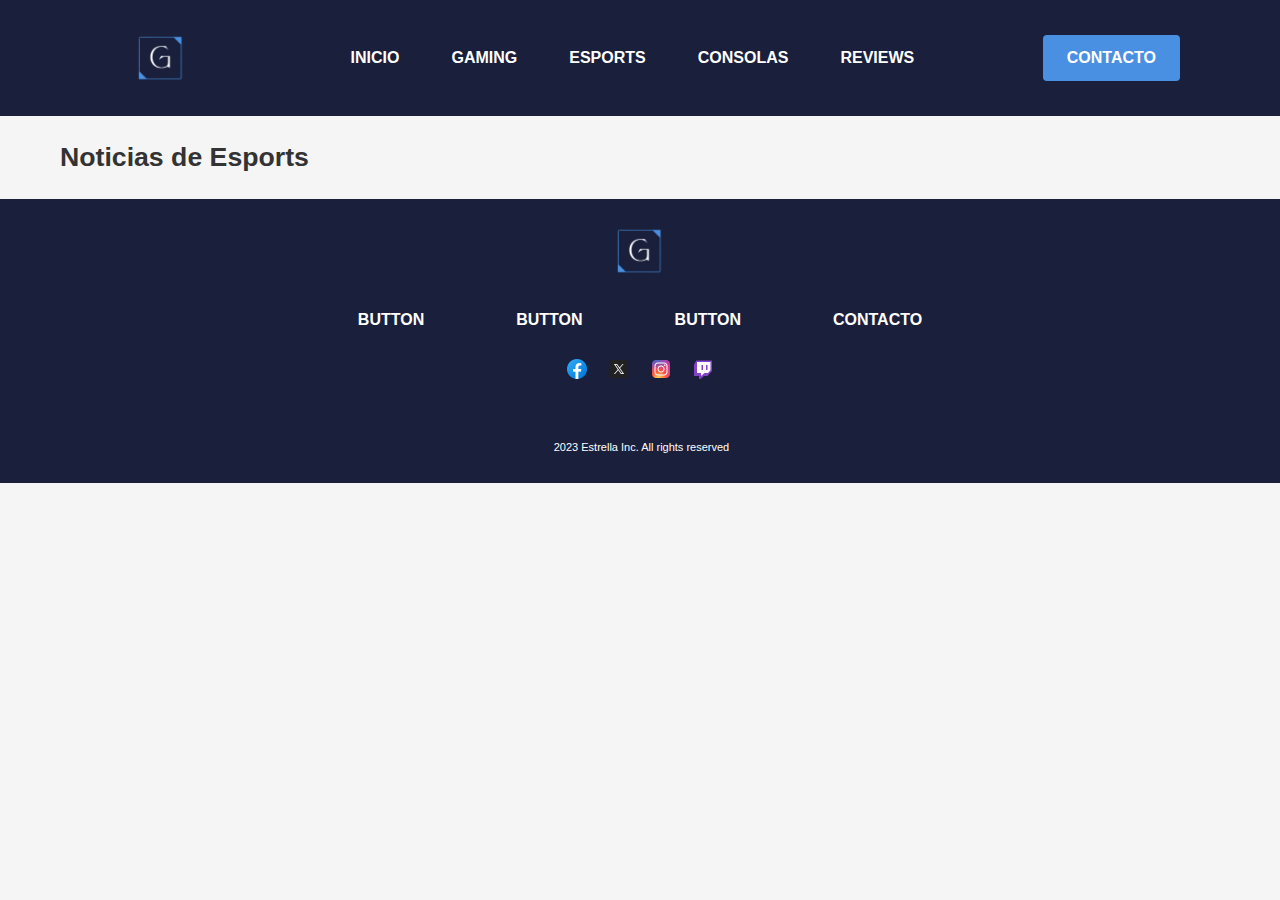
==== esports.html @ 0c6a1ee7 "CAMBIOS 4#" ====
<!DOCTYPE html>
<html lang="es">
<head>
    <meta charset="UTF-8">
    <meta name="viewport" content="width=device-width, initial-scale=1.0">
    <title>Esports - The Gaming Periodic Digital</title>
    <link rel="stylesheet" href="assets/css/PeriodicoDigitalStyle.css">
</head>
<body>
    <!-- Header principal -->
    <header class="header-principal">
        <!-- Logo -->
        <div class="logo">
            <img src="assets/Image/logo.png" alt="Logo del Periódico Digital">
        </div>

        <!-- Menú de navegación -->
        <nav class="menu-principal">
            <ul>
                <li><a href="PeriodicoDigital.html">INICIO</a></li>
                <li><a href="gaming.html">GAMING</a></li>
                <li><a href="esports.html">ESPORTS</a></li>
                <li><a href="consolas.html">CONSOLAS</a></li>
                <li><a href="reviews.html">REVIEWS</a></li>
            </ul>
        </nav>

        <!-- Botón de contacto -->
        <div class="boton-contacto">
            <a href="formulario.html">CONTACTO</a>
        </div>
    </header>

    <main>
        <h1>Noticias de Esports</h1>
        <!-- Aquí irá el contenido específico de esports -->
    </main>

    <footer class="footer-principal">
        <!-- Contenedor del contenido del footer -->
        <div class="footer-contenido">
            <!-- Logo y navegación -->
            <div class="footer-logo-nav">
                <!-- Logo -->
                <div class="logo-footer">
                    <img src="assets/Image/logo.png" alt="Logo del Periódico Digital">
                </div>

                <!-- Menú de navegación -->
                <nav class="footer-menu">
                    <ul>
                        <li><a href="#">BUTTON</a></li>
                        <li><a href="#">BUTTON</a></li>
                        <li><a href="#">BUTTON</a></li>
                        <li><a href="formulario.html">CONTACTO</a></li>
                    </ul>
                </nav>

                <!-- Iconos de redes sociales -->
                <div class="redes-sociales">
                    <a href="#"><img src="assets/Image/icons8-facebook-48.png" alt="Facebook"></a>
                    <a href="#"><img src="assets/Image/icons8-twitter-48.png" alt="Twitter"></a>
                    <a href="#"><img src="assets/Image/icons8-instagram-48.png" alt="Instagram"></a>
                    <a href="#"><img src="assets/Image/icons8-twitch-48.png" alt="Twitch"></a>
                </div>
            </div>

            <!-- Copyright -->
            <div class="copyright">
                <div class="icono-copyright"></div>
                <p>2023 Estrella Inc. All rights reserved</p>
            </div>
        </div>
    </footer>
</body>
</html>
---- assets/css/PeriodicoDigitalStyle.css ----
/* Reset básico */
* {
    margin: 0;
    padding: 0;
    box-sizing: border-box;
}

body {
    font-family: Arial, sans-serif;
    line-height: 1.6;
    background-color: #f5f5f5;
    color: #333333;
    margin: 0;
    padding: 0;
    
}

/* Estilos del Header Principal */
.header-principal {
    /* Dimensiones del header */
    width: 100%;
    height: 116px;
    
    /* Color de fondo oscuro */
    background: #1a1f3c;
    
    /* Posicionamiento y alineación */
    position: relative;
    display: flex;
    align-items: center;
    justify-content: space-between;
    
    /* Espaciado interno */
    padding: 0 100px;
    box-sizing: border-box;
}

/* Estilos del Logo */
.logo {
    /* Dimensiones del logo */
    width: 122px;
    height: 49px;
}

.logo img {
    /* Asegurar que la imagen mantenga su proporción */
    width: 100%;
    height: 100%;
    object-fit: contain;
    /* Transición suave para efectos hover */
    transition: transform 0.3s ease;
}

/* Efecto hover en el logo */
.logo img:hover {
    transform: scale(1.05);
}

.logo-bg {
    /* Fondo blanco para el logo */
    width: 100%;
    height: 100%;
    background: white;
}

/* Estilos del Menú Principal */
.menu-principal {
    /* Centrar el menú */
    margin: 0 auto;
}

.menu-principal ul {
    /* Eliminar puntos de la lista */
    list-style: none;
    padding: 0;
    margin: 0;
    
    /* Alinear elementos horizontalmente */
    display: flex;
    gap: 52px;
}

.menu-principal a {
    /* Estilos de los enlaces */
    color: white;
    text-decoration: none;
    font-family: 'Inter', sans-serif;
    font-weight: 700;
    font-size: 16px;
    
    /* Espaciado vertical */
    padding: 10px 0;
    
    /* Transición suave */
    transition: color 0.3s ease;
}

.menu-principal a:hover {
    color: #4a90e2;
}

/* Estilos del Botón de Contacto */
.boton-contacto {
    /* Fondo blanco para el botón */
    background: #4a90e2;
    padding: 10px 24px;
    border-radius: 4px;
    transition: background-color 0.3s ease;
}

.boton-contacto a {
    /* Estilos del texto del botón */
    color: white;
    text-decoration: none;
    font-family: 'Inter', sans-serif;
    font-weight: 700;
    font-size: 16px;
}

.boton-contacto:hover {
    background: #357abd;
}

/* Estilos básicos del formulario */
#formulario {
    /* Ajusta el ancho máximo del formulario */
    /* Puedes cambiar 500px por el ancho que prefieras */
    max-width: 1000px;
    
    /* Ajusta la posición del formulario */
    /* margin: 20px auto; - Centra el formulario */
    /* margin: 20px 0; - Alinea a la izquierda */
    /* margin: 20px 0 0 auto; - Alinea a la derecha */
    margin: 20px auto;
    
    /* Espaciado interno del formulario */
    /* Aumenta o disminuye el padding para más o menos espacio interno */
    padding: 25px;
    
    /* Color de fondo del formulario */
    background: #ffffff;
    
    /* Borde del formulario */
    /* Puedes cambiar el color (#ddd) o el grosor (1px) */
    border: 1.5px solid #e0e0e0;
    
    /* Bordes redondeados */
    /* Aumenta o disminuye el valor para bordes más o menos redondeados */
    border-radius: 15px;
    box-shadow: 0 2px 5px rgba(0,0,0,0.1);
}

/* Estilo del título del formulario */
#formulario h2 {
    /* Alineación del título */
    /* text-align: left; - Alinea a la izquierda */
    /* text-align: center; - Centra el texto */
    /* text-align: right; - Alinea a la derecha */
    text-align: center;
    
    /* Espacio debajo del título */
    margin-bottom: 15px;
    /* Puedo Ajustar el tamaño del Titulo */
    font-size: 20px;
    
    /* Color del texto del título */
    color: #1a1f3c;
}

/* Estilo de las etiquetas del formulario */
#formulario label {
    /* Hace que cada etiqueta ocupe una línea completa */
    display: block;
    font-size: 14px;
    
    /* Espaciado alrededor de las etiquetas */
    /* Ajusta los valores para cambiar el espacio */
    margin: 5px 0 5px;
    
    /* Color del texto de las etiquetas */
    color: #333333;
}

/* Estilo de los campos de texto, email y teléfono */
#formulario input[type="text"],
#formulario input[type="email"],
#formulario input[type="tel"],
#formulario textarea {
    /* Ancho del campo */
    /* 100% ocupa todo el ancho disponible */
    width: 100%;
    
    /* Espaciado interno del campo */
    /* Aumenta o disminuye para campos más grandes o pequeños */
    padding: 8px;
    
    /* Espacio debajo de cada campo */
    margin-bottom: 12px;
    
    /* Borde del campo */
    /* Cambia el color (#ddd) o el grosor (1px) */
    border: 1.5px solid #e0e0e0;
    
    /* Bordes redondeados */
    border-radius: 10px;
    transition: border-color 0.3s ease;
}

#formulario input:focus,
#formulario textarea:focus {
    border-color: #4a90e2;
    outline: none;
}

/* Estilo específico para el área de texto */
#formulario textarea {
    /* Permite redimensionar verticalmente */
    resize: vertical;
    
    /* Altura mínima del área de texto */
    /* Aumenta o disminuye para un área más grande o pequeña */
    min-height: 150px;
}

/* Estilo para el campo de archivo */
#formulario input[type="file"] {
    /* Espaciado alrededor del campo de archivo */
    margin: 10px 0;
}

/* Estilo del botón de envío */
#formulario button {
    /* Ancho del botón */
    /* 100% ocupa todo el ancho disponible */
    width: 100%;
    
    /* Espaciado interno del botón */
    padding: 10px;
    
    /* Color de fondo del botón */
    background: #4a90e2;
    
    /* Color del texto del botón */
    color: white;
    
    /* Elimina el borde del botón */
    border: none;
    
    /* Bordes redondeados */
    border-radius: 4px;
    
    /* Cambia el cursor al pasar sobre el botón */
    cursor: pointer;
    transition: background-color 0.3s ease;
}

/* Efecto al pasar el mouse sobre el botón */
#formulario button:hover {
    /* Color de fondo más oscuro al pasar el mouse */
    background: #357abd;
}

/* Contenedor principal de noticias */
main {
    display: flex; 
    flex-wrap: wrap;
    gap: 20px;
    max-width: 1200px;
    margin: 20px auto;
    padding: 0 20px;
    font-size: smaller;
}

h2{
    font-size: 16px;
    padding-bottom: 3%;
    padding-top: 3%;
    padding-left: 3%;
    color: #1a1f3c;
}

/* Estilos para todas las noticias */
#featured, #featured2, #featured3, #featured4, #featured5, #featured6 {
    width: calc(33.333% - 20px);
    background: #ffffff;
    padding: 15px;
    border-radius: 8px;
    box-shadow: 0 2px 5px rgba(0,0,0,0.1);
    transition: transform 0.3s ease, box-shadow 0.3s ease;
}

#featured:hover, #featured2:hover, #featured3:hover, #featured4:hover, #featured5:hover, #featured6:hover {
    transform: translateY(-5px);
    box-shadow: 0 5px 15px rgba(0,0,0,0.2);
}

/* Estilos para las imágenes */
.highlight img, .highlight2 img, .highlight3 img, .highlight4 img, .highlight5 img, .highlight6 img {
    width: 100%;
    height: auto;
    border-radius: 15px;
    margin-bottom: 10px;
}

/* Diseño para móviles */
@media (max-width: 768px) {
    #featured, #featured2, #featured3, #featured4, #featured5, #featured6 {
        width: 100%;
    }
}

/* Estilos básicos para la noticia principal */
.main-highlight {
    background: #ffffff;
    padding: 20px;
    border: 1px solid #e0e0e0;
    width: 90%;
    margin: 20px auto;
    text-align: center;
    box-shadow: 0 2px 5px rgba(0,0,0,0.1);
}

/* Imagen de la noticia principal */
.main-highlight img {
    width: 100%;
    height: auto;
}

/* Título de la noticia principal */
.main-highlight h2 {
    font-size: 1.5em;
    margin-bottom: 10px;
}

/* Párrafo de la noticia principal */
.main-highlight p {
    font-size: 1em;
    line-height: 1.4;
}

/* Estilos del Footer Principal */
.footer-principal {
    /* Dimensiones y color de fondo */
    width: 100%;
    height: 284px;
    background: #1a1f3c;
    
    /* Posicionamiento */
    position: relative;
    overflow: hidden;
}

/* Contenedor del contenido del footer */
.footer-contenido {
    /* Centrado y espaciado */
    max-width: 1200px;
    margin: 0 auto;
    padding: 28px 20px;
    
    /* Organización vertical */
    display: flex;
    flex-direction: column;
    align-items: center;
    gap: 50px;
}

/* Sección del logo y navegación */
.footer-logo-nav {
    /* Organización vertical */
    display: flex;
    flex-direction: column;
    align-items: center;
    gap: 24px;
}

/* Estilos del logo */
.logo-footer img {
    /* Dimensiones del logo */
    width: 122px;
    height: 49px;
    /* Asegurar que la imagen mantenga su proporción */
    object-fit: contain;
    /* Transición suave para efectos hover */
    transition: transform 0.3s ease;
}

/* Efecto hover en el logo */
.logo-footer img:hover {
    transform: scale(1.05);
}

/* Menú de navegación del footer */
.footer-menu ul {
    /* Eliminar estilos de lista */
    list-style: none;
    padding: 0;
    margin: 0;
    
    /* Organización horizontal */
    display: flex;
    gap: 92px;
}

.footer-menu a {
    /* Estilos de los enlaces */
    color: white;
    text-decoration: none;
    font-family: 'Baloo 2', sans-serif;
    font-size: 16px;
    font-weight: 700;
    line-height: 26px;
    transition: color 0.3s ease;
}

.footer-menu a:hover {
    color: #4a90e2;
}

/* Iconos de redes sociales */
.redes-sociales {
    /* Organización horizontal */
    display: flex;
    gap: 18px;
}

/* Estilos de los iconos de redes sociales */
.redes-sociales img {
    /* Dimensiones de los iconos */
    width: 24px;
    height: 24px;
    /* Transición suave al pasar el mouse */
    transition: transform 0.3s ease;
}

/* Efecto al pasar el mouse sobre los iconos */
.redes-sociales img:hover {
    transform: scale(1.2);
}

/* Sección de copyright */
.copyright {
    /* Organización horizontal */
    display: flex;
    align-items: center;
    gap: 3px;
}

.copyright p {
    /* Estilos del texto */
    color: #ffffff;
    font-family: 'Baloo 2', sans-serif;
    font-size: 11px;
    font-weight: 500;
}

/* Responsive para pantallas pequeñas */
@media (max-width: 768px) {
    .header-principal {
        padding: 0 20px;
    }
    
    .menu-principal ul {
        gap: 20px;
    }
    
    .footer-menu ul {
        gap: 30px;
    }
    
    .footer-contenido {
        padding: 20px;
    }
    
    #formulario {
        margin: 10px;
        padding: 15px;
    }
}
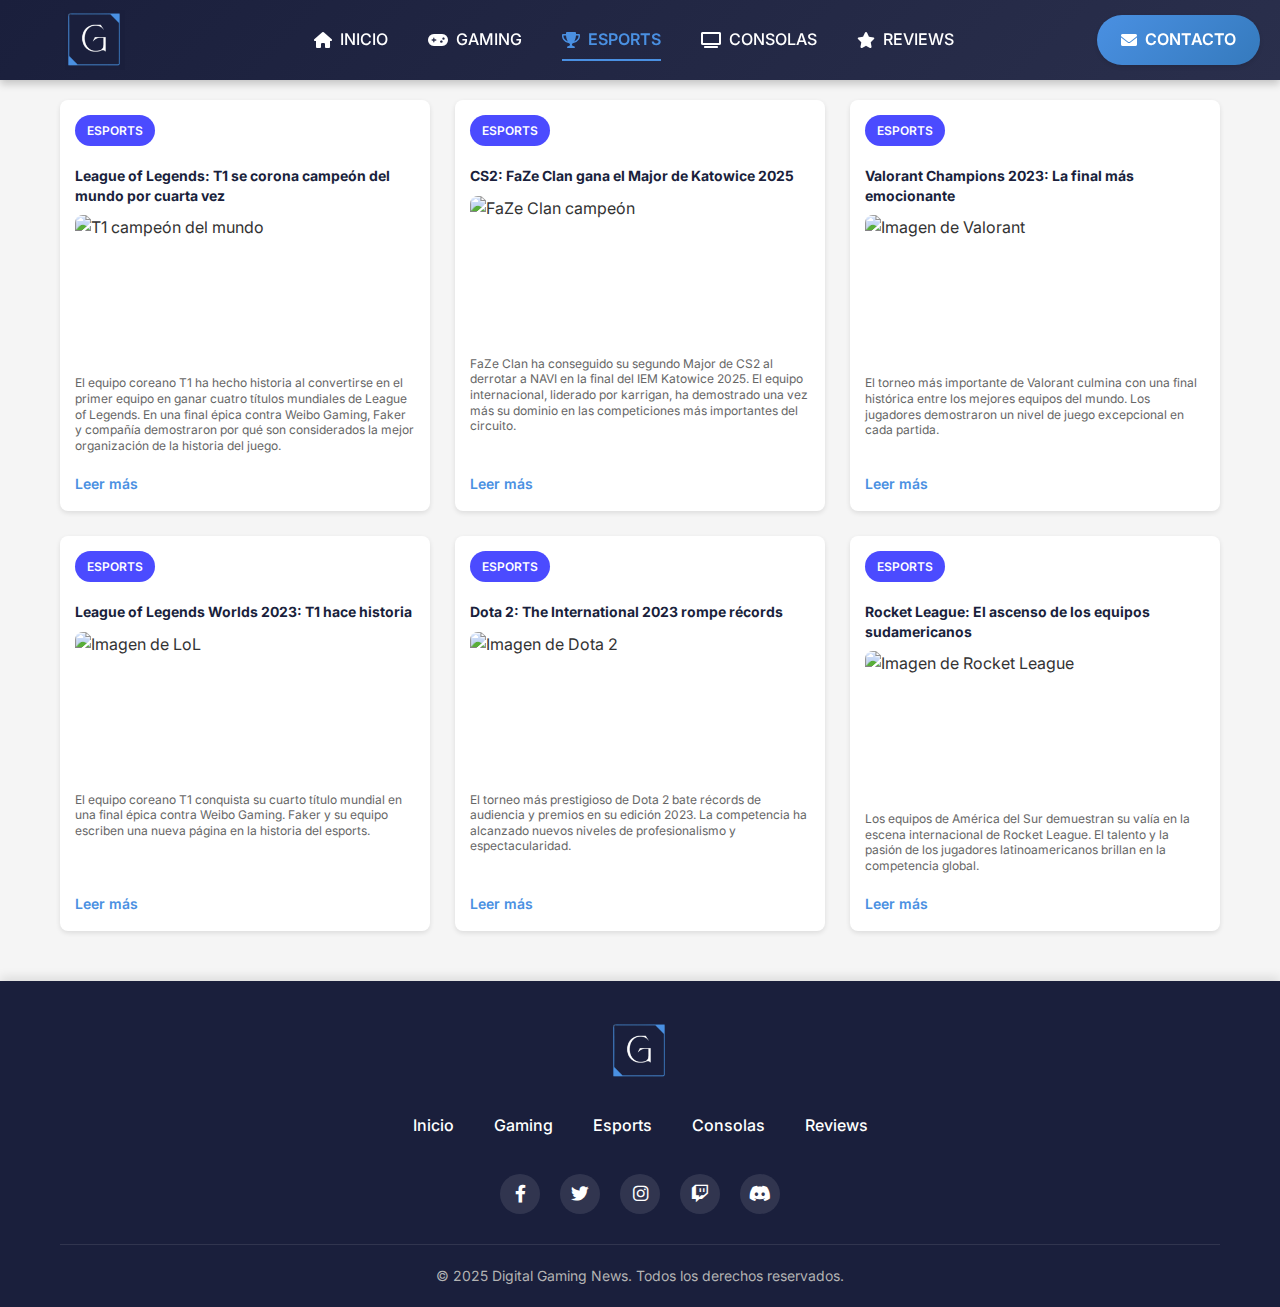
==== commit edee6cc4: "Cambios importantes" ====
--- a/esports.html
+++ b/esports.html
@@ -1,74 +1,152 @@
 <!DOCTYPE html>
 <html lang="es">
 <head>
+    <!-- Configuración básica del documento -->
     <meta charset="UTF-8">
     <meta name="viewport" content="width=device-width, initial-scale=1.0">
-    <title>Esports - The Gaming Periodic Digital</title>
+    <!-- Meta tags para SEO -->
+    <meta name="description" content="Las últimas noticias y actualizaciones del mundo de los esports">
+    <meta name="keywords" content="esports, deportes electrónicos, torneos gaming, competencias gaming, ligas esports">
+    <!-- Título del sitio -->
+    <title>Esports | El Periódico Digital</title>
+    <!-- Vinculación de estilos CSS -->
     <link rel="stylesheet" href="assets/css/PeriodicoDigitalStyle.css">
+    <!-- Importación de fuentes de Google Fonts -->
+    <link href="https://fonts.googleapis.com/css2?family=Inter:wght@400;500;600;700&display=swap" rel="stylesheet">
+    <!-- Font Awesome para iconos -->
+    <link rel="stylesheet" href="https://cdnjs.cloudflare.com/ajax/libs/font-awesome/6.0.0/css/all.min.css">
 </head>
+
 <body>
-    <!-- Header principal -->
+    <!-- Header principal - Barra de navegación superior -->
     <header class="header-principal">
-        <!-- Logo -->
-        <div class="logo">
-            <img src="assets/Image/logo.png" alt="Logo del Periódico Digital">
-        </div>
+        <!-- Contenedor del header para mejor control del ancho -->
+        <div class="header-container">
+            <!-- Logo del sitio con efecto hover -->
+            <div class="logo">
+                <a href="PeriodicoDigital.html">
+                    <img src="assets/Image/logo.png" alt="Logo del Periódico Digital">
+                </a>
+            </div>
 
-        <!-- Menú de navegación -->
-        <nav class="menu-principal">
-            <ul>
-                <li><a href="PeriodicoDigital.html">INICIO</a></li>
-                <li><a href="gaming.html">GAMING</a></li>
-                <li><a href="esports.html">ESPORTS</a></li>
-                <li><a href="consolas.html">CONSOLAS</a></li>
-                <li><a href="reviews.html">REVIEWS</a></li>
-            </ul>
-        </nav>
+            <!-- Menú de navegación principal -->
+            <nav class="menu-principal">
+                <ul>
+                    <li><a href="PeriodicoDigital.html"><i class="fas fa-home"></i> INICIO</a></li>
+                    <li><a href="gaming.html"><i class="fas fa-gamepad"></i> GAMING</a></li>
+                    <li><a href="esports.html" class="active"><i class="fas fa-trophy"></i> ESPORTS</a></li>
+                    <li><a href="consolas.html"><i class="fas fa-tv"></i> CONSOLAS</a></li>
+                    <li><a href="reviews.html"><i class="fas fa-star"></i> REVIEWS</a></li>
+                </ul>
+            </nav>
 
-        <!-- Botón de contacto -->
-        <div class="boton-contacto">
-            <a href="formulario.html">CONTACTO</a>
+            <!-- Botón de contacto con efecto hover -->
+            <div class="boton-contacto">
+                <a href="formulario.html">
+                    <i class="fas fa-envelope"></i> CONTACTO
+                </a>
+            </div>
         </div>
     </header>
 
     <main>
-        <h1>Noticias de Esports</h1>
-        <!-- Aquí irá el contenido específico de esports -->
+        <!-- Noticias de Esports -->
+        <section id="featured">
+            <div class="highlight">
+                <span class="category-tag esports">Esports</span>
+                <h2>League of Legends: T1 se corona campeón del mundo por cuarta vez</h2>
+                <img src="assets/Image/esports1.jpg" alt="T1 campeón del mundo">
+                <p>El equipo coreano T1 ha hecho historia al convertirse en el primer equipo en ganar cuatro títulos mundiales de League of Legends. En una final épica contra Weibo Gaming, Faker y compañía demostraron por qué son considerados la mejor organización de la historia del juego.</p>
+                <a href="#" class="read-more">Leer más</a>
+            </div>
+        </section>
+
+        <section id="featured2">
+            <div class="highlight2">
+                <span class="category-tag esports">Esports</span>
+                <h2>CS2: FaZe Clan gana el Major de Katowice 2025</h2>
+                <img src="assets/Image/esports2.jpg" alt="FaZe Clan campeón">
+                <p>FaZe Clan ha conseguido su segundo Major de CS2 al derrotar a NAVI en la final del IEM Katowice 2025. El equipo internacional, liderado por karrigan, ha demostrado una vez más su dominio en las competiciones más importantes del circuito.</p>
+                <a href="#" class="read-more">Leer más</a>
+            </div>
+        </section>
+
+        <section id="featured3">
+            <div class="highlight3">
+                <span class="category-tag esports">Esports</span>
+                <h2>Valorant Champions 2023: La final más emocionante</h2>
+                <img src="assets/Image/Noticia4.jpg" alt="Imagen de Valorant">
+                <p>El torneo más importante de Valorant culmina con una final histórica entre los mejores equipos del mundo. Los jugadores demostraron un nivel de juego excepcional en cada partida.</p>
+                <a href="#" class="read-more">Leer más</a>
+            </div>
+        </section>
+
+        <section id="featured4">
+            <div class="highlight4">
+                <span class="category-tag esports">Esports</span>
+                <h2>League of Legends Worlds 2023: T1 hace historia</h2>
+                <img src="assets/Image/Noticia5.jpg" alt="Imagen de LoL">
+                <p>El equipo coreano T1 conquista su cuarto título mundial en una final épica contra Weibo Gaming. Faker y su equipo escriben una nueva página en la historia del esports.</p>
+                <a href="#" class="read-more">Leer más</a>
+            </div>
+        </section>
+
+        <section id="featured5">
+            <div class="highlight5">
+                <span class="category-tag esports">Esports</span>
+                <h2>Dota 2: The International 2023 rompe récords</h2>
+                <img src="assets/Image/Noticia7.jpg" alt="Imagen de Dota 2">
+                <p>El torneo más prestigioso de Dota 2 bate récords de audiencia y premios en su edición 2023. La competencia ha alcanzado nuevos niveles de profesionalismo y espectacularidad.</p>
+                <a href="#" class="read-more">Leer más</a>
+            </div>
+        </section>
+
+        <section id="featured7">
+            <div class="highlight7">
+                <span class="category-tag esports">Esports</span>
+                <h2>Rocket League: El ascenso de los equipos sudamericanos</h2>
+                <img src="assets/Image/Noticia8.jpg" alt="Imagen de Rocket League">
+                <p>Los equipos de América del Sur demuestran su valía en la escena internacional de Rocket League. El talento y la pasión de los jugadores latinoamericanos brillan en la competencia global.</p>
+                <a href="#" class="read-more">Leer más</a>
+            </div>
+        </section>
     </main>
 
+    <!-- Footer - Pie de página -->
     <footer class="footer-principal">
         <!-- Contenedor del contenido del footer -->
         <div class="footer-contenido">
-            <!-- Logo y navegación -->
+            <!-- Sección del logo y navegación -->
             <div class="footer-logo-nav">
-                <!-- Logo -->
+                <!-- Logo del footer -->
                 <div class="logo-footer">
                     <img src="assets/Image/logo.png" alt="Logo del Periódico Digital">
                 </div>
 
-                <!-- Menú de navegación -->
+                <!-- Menú de navegación del footer -->
                 <nav class="footer-menu">
                     <ul>
-                        <li><a href="#">BUTTON</a></li>
-                        <li><a href="#">BUTTON</a></li>
-                        <li><a href="#">BUTTON</a></li>
-                        <li><a href="formulario.html">CONTACTO</a></li>
+                        <li><a href="PeriodicoDigital.html">Inicio</a></li>
+                        <li><a href="gaming.html">Gaming</a></li>
+                        <li><a href="esports.html">Esports</a></li>
+                        <li><a href="consolas.html">Consolas</a></li>
+                        <li><a href="reviews.html">Reviews</a></li>
                     </ul>
                 </nav>
 
                 <!-- Iconos de redes sociales -->
                 <div class="redes-sociales">
-                    <a href="#"><img src="assets/Image/icons8-facebook-48.png" alt="Facebook"></a>
-                    <a href="#"><img src="assets/Image/icons8-twitter-48.png" alt="Twitter"></a>
-                    <a href="#"><img src="assets/Image/icons8-instagram-48.png" alt="Instagram"></a>
-                    <a href="#"><img src="assets/Image/icons8-twitch-48.png" alt="Twitch"></a>
+                    <a href="#"><i class="fab fa-facebook-f"></i></a>
+                    <a href="#"><i class="fab fa-twitter"></i></a>
+                    <a href="#"><i class="fab fa-instagram"></i></a>
+                    <a href="#"><i class="fab fa-twitch"></i></a>
+                    <a href="#"><i class="fab fa-discord"></i></a>
                 </div>
             </div>
 
-            <!-- Copyright -->
+            <!-- Sección de copyright -->
             <div class="copyright">
-                <div class="icono-copyright"></div>
-                <p>2023 Estrella Inc. All rights reserved</p>
+                <p>&copy; 2025 Digital Gaming News. Todos los derechos reservados.</p>
             </div>
         </div>
     </footer>
--- a/assets/css/PeriodicoDigitalStyle.css
+++ b/assets/css/PeriodicoDigitalStyle.css
@@ -1,479 +1,743 @@
-/* Reset básico */
+/* Variables CSS para colores y efectos */
+:root {
+    /* Colores principales */
+    --color-primary: #1a1f3c;    /* Color principal: azul oscuro para el fondo */
+    --color-secondary: #4a90e2;  /* Color secundario: azul claro para acentos */
+    --color-accent: #e24a4a;     /* Color de acento: rojo para elementos destacados */
+    --color-text: #ffffff;       /* Color del texto: blanco para mejor contraste */
+    --color-text-hover: #4a90e2; /* Color del texto al pasar el mouse */
+    
+    /* Sombras para dar profundidad */
+    --shadow-sm: 0 2px 4px rgba(0,0,0,0.1);  /* Sombra pequeña */
+    --shadow-md: 0 4px 8px rgba(0,0,0,0.2);  /* Sombra media */
+    --shadow-lg: 0 8px 16px rgba(0,0,0,0.3); /* Sombra grande */
+    
+    /* Transiciones para efectos suaves */
+    --transition-fast: 0.3s ease;  /* Transición rápida */
+    --transition-normal: 0.5s ease; /* Transición normal */
+}
+
+/* Reset básico para eliminar estilos por defecto */
 * {
     margin: 0;
     padding: 0;
-    box-sizing: border-box;
-}
-
+    box-sizing: border-box; /* Incluye padding y border en el ancho/alto */
+}
+
+/* Estilos básicos del cuerpo de la página */
 body {
-    font-family: Arial, sans-serif;
-    line-height: 1.6;
-    background-color: #f5f5f5;
-    color: #333333;
+    font-family: 'Inter', sans-serif; /* Fuente principal */
+    line-height: 1.6;                /* Espaciado entre líneas */
+    background-color: #f5f5f5;       /* Fondo gris claro */
+    color: #333333;                  /* Color del texto */
     margin: 0;
     padding: 0;
-    
 }
 
 /* Estilos del Header Principal */
 .header-principal {
-    /* Dimensiones del header */
-    width: 100%;
-    height: 116px;
-    
-    /* Color de fondo oscuro */
-    background: #1a1f3c;
-    
-    /* Posicionamiento y alineación */
-    position: relative;
-    display: flex;
-    align-items: center;
-    justify-content: space-between;
-    
-    /* Espaciado interno */
-    padding: 0 100px;
-    box-sizing: border-box;
+    /* Fondo con gradiente para más profundidad */
+    background: linear-gradient(135deg, var(--color-primary), #2a2f4c);
+    box-shadow: var(--shadow-md);    /* Sombra para elevación */
+    position: fixed;                 /* Fijo en la parte superior */
+    top: 0;
+    left: 0;
+    right: 0;
+    z-index: 1000;                   /* Asegura que esté por encima de otros elementos */
+}
+
+/* Contenedor del header */
+.header-container {
+    max-width: 1400px;              /* Ancho máximo para mejor legibilidad */
+    margin: 0 auto;                 /* Centrado */
+    padding: 0 20px;                /* Espaciado lateral */
+    height: 80px;                   /* Altura fija */
+    display: flex;                  /* Flexbox para alineación */
+    align-items: center;            /* Centrado vertical */
+    justify-content: space-between; /* Espaciado entre elementos */
 }
 
 /* Estilos del Logo */
 .logo {
-    /* Dimensiones del logo */
-    width: 122px;
-    height: 49px;
+    width: 150px;                   /* Ancho del logo */
+    height: 60px;                   /* Alto del logo */
+}
+
+.logo a {
+    text-decoration: none;          /* Elimina subrayado del enlace */
 }
 
 .logo img {
-    /* Asegurar que la imagen mantenga su proporción */
     width: 100%;
     height: 100%;
-    object-fit: contain;
-    /* Transición suave para efectos hover */
-    transition: transform 0.3s ease;
+    object-fit: contain;            /* Mantiene proporción de la imagen */
+    transition: transform var(--transition-fast); /* Transición suave */
 }
 
 /* Efecto hover en el logo */
 .logo img:hover {
-    transform: scale(1.05);
-}
-
-.logo-bg {
-    /* Fondo blanco para el logo */
-    width: 100%;
-    height: 100%;
-    background: white;
+    transform: scale(1.05);         /* Escala ligeramente al pasar el mouse */
 }
 
 /* Estilos del Menú Principal */
 .menu-principal {
-    /* Centrar el menú */
-    margin: 0 auto;
+    margin: 0 auto;                 /* Centrado */
 }
 
 .menu-principal ul {
-    /* Eliminar puntos de la lista */
-    list-style: none;
-    padding: 0;
-    margin: 0;
-    
-    /* Alinear elementos horizontalmente */
-    display: flex;
-    gap: 52px;
+    list-style: none;               /* Elimina viñetas */
+    display: flex;                  /* Flexbox para alineación horizontal */
+    gap: 40px;                      /* Espacio entre elementos */
 }
 
 .menu-principal a {
-    /* Estilos de los enlaces */
-    color: white;
-    text-decoration: none;
-    font-family: 'Inter', sans-serif;
-    font-weight: 700;
-    font-size: 16px;
-    
-    /* Espaciado vertical */
-    padding: 10px 0;
-    
-    /* Transición suave */
-    transition: color 0.3s ease;
-}
-
+    color: var(--color-text);       /* Color del texto */
+    text-decoration: none;          /* Elimina subrayado */
+    font-weight: 500;               /* Peso de la fuente */
+    font-size: 16px;                /* Tamaño de fuente */
+    padding: 8px 0;                 /* Espaciado vertical */
+    display: flex;                  /* Flexbox para alineación */
+    align-items: center;            /* Centrado vertical */
+    gap: 8px;                       /* Espacio entre icono y texto */
+    transition: color var(--transition-fast); /* Transición suave */
+}
+
+/* Efecto hover en los enlaces */
 .menu-principal a:hover {
-    color: #4a90e2;
+    color: var(--color-text-hover); /* Cambia color al pasar el mouse */
+}
+
+/* Enlace activo */
+.menu-principal a.active {
+    color: var(--color-secondary);  /* Color especial para enlace activo */
+    font-weight: 600;               /* Texto más grueso */
+    position: relative;             /* Para el indicador */
+}
+
+/* Línea indicadora del enlace activo */
+.menu-principal a.active::after {
+    content: '';
+    position: absolute;
+    bottom: 0;
+    left: 0;
+    width: 100%;
+    height: 2px;
+    background-color: var(--color-secondary);
 }
 
 /* Estilos del Botón de Contacto */
 .boton-contacto {
-    /* Fondo blanco para el botón */
-    background: #4a90e2;
-    padding: 10px 24px;
-    border-radius: 4px;
-    transition: background-color 0.3s ease;
+    background: linear-gradient(135deg, var(--color-secondary), #357abd); /* Gradiente */
+    border-radius: 25px;            /* Bordes redondeados */
+    box-shadow: var(--shadow-sm);    /* Sombra suave */
+    transition: transform var(--transition-fast), box-shadow var(--transition-fast);
 }
 
 .boton-contacto a {
-    /* Estilos del texto del botón */
-    color: white;
-    text-decoration: none;
-    font-family: 'Inter', sans-serif;
-    font-weight: 700;
-    font-size: 16px;
-}
-
+    color: var(--color-text);       /* Color del texto */
+    text-decoration: none;          /* Elimina subrayado */
+    font-weight: 600;               /* Texto en negrita */
+    font-size: 16px;                /* Tamaño de fuente */
+    padding: 12px 24px;             /* Espaciado interno */
+    display: flex;                  /* Flexbox para alineación */
+    align-items: center;            /* Centrado vertical */
+    gap: 8px;                       /* Espacio entre icono y texto */
+}
+
+/* Efecto hover en el botón */
 .boton-contacto:hover {
-    background: #357abd;
+    transform: translateY(-2px);     /* Se eleva ligeramente */
+    box-shadow: var(--shadow-md);    /* Sombra más pronunciada */
+}
+
+/* Media queries para responsividad */
+@media (max-width: 1200px) {
+    .header-container {
+        padding: 0 40px;            /* Mayor espaciado en pantallas grandes */
+    }
+    
+    .menu-principal ul {
+        gap: 30px;                  /* Menos espacio entre elementos */
+    }
+}
+
+@media (max-width: 768px) {
+    .header-container {
+        padding: 0 20px;            /* Menor espaciado en móviles */
+    }
+    
+    .menu-principal {
+        display: none;              /* Ocultar menú en móvil */
+    }
+    
+    .logo {
+        width: 120px;               /* Logo más pequeño en móvil */
+        height: 50px;
+    }
+
+    .carousel-container {
+        margin: 100px auto 20px;    /* Margen superior ajustado para móviles */
+        height: 300px;              /* Altura reducida en móviles */
+    }
 }
 
 /* Estilos básicos del formulario */
 #formulario {
-    /* Ajusta el ancho máximo del formulario */
-    /* Puedes cambiar 500px por el ancho que prefieras */
-    max-width: 1000px;
-    
-    /* Ajusta la posición del formulario */
-    /* margin: 20px auto; - Centra el formulario */
-    /* margin: 20px 0; - Alinea a la izquierda */
-    /* margin: 20px 0 0 auto; - Alinea a la derecha */
-    margin: 20px auto;
-    
-    /* Espaciado interno del formulario */
-    /* Aumenta o disminuye el padding para más o menos espacio interno */
-    padding: 25px;
-    
-    /* Color de fondo del formulario */
-    background: #ffffff;
-    
-    /* Borde del formulario */
-    /* Puedes cambiar el color (#ddd) o el grosor (1px) */
-    border: 1.5px solid #e0e0e0;
-    
-    /* Bordes redondeados */
-    /* Aumenta o disminuye el valor para bordes más o menos redondeados */
-    border-radius: 15px;
-    box-shadow: 0 2px 5px rgba(0,0,0,0.1);
+    max-width: 1000px;              /* Ancho máximo */
+    margin: 120px auto 20px;        /* Márgenes */
+    padding: 25px;                  /* Espaciado interno */
+    background: #ffffff;            /* Fondo blanco */
+    border: 1.5px solid #e0e0e0;    /* Borde suave */
+    border-radius: 15px;            /* Bordes redondeados */
+    box-shadow: 0 2px 5px rgba(0,0,0,0.1); /* Sombra suave */
 }
 
 /* Estilo del título del formulario */
 #formulario h2 {
-    /* Alineación del título */
-    /* text-align: left; - Alinea a la izquierda */
-    /* text-align: center; - Centra el texto */
-    /* text-align: right; - Alinea a la derecha */
-    text-align: center;
-    
-    /* Espacio debajo del título */
-    margin-bottom: 15px;
-    /* Puedo Ajustar el tamaño del Titulo */
-    font-size: 20px;
-    
-    /* Color del texto del título */
-    color: #1a1f3c;
+    text-align: center;             /* Centrado */
+    margin-bottom: 15px;            /* Espacio inferior */
+    font-size: 20px;                /* Tamaño de fuente */
+    color: #1a1f3c;                 /* Color del texto */
 }
 
 /* Estilo de las etiquetas del formulario */
 #formulario label {
-    /* Hace que cada etiqueta ocupe una línea completa */
-    display: block;
-    font-size: 14px;
-    
-    /* Espaciado alrededor de las etiquetas */
-    /* Ajusta los valores para cambiar el espacio */
-    margin: 5px 0 5px;
-    
-    /* Color del texto de las etiquetas */
-    color: #333333;
-}
-
-/* Estilo de los campos de texto, email y teléfono */
+    display: block;                 /* Comportamiento de bloque */
+    font-size: 14px;                /* Tamaño de fuente */
+    margin: 5px 0 5px;              /* Márgenes */
+    color: #333333;                 /* Color del texto */
+}
+
+/* Estilo de los campos de entrada */
 #formulario input[type="text"],
 #formulario input[type="email"],
 #formulario input[type="tel"],
 #formulario textarea {
-    /* Ancho del campo */
-    /* 100% ocupa todo el ancho disponible */
-    width: 100%;
-    
-    /* Espaciado interno del campo */
-    /* Aumenta o disminuye para campos más grandes o pequeños */
-    padding: 8px;
-    
-    /* Espacio debajo de cada campo */
-    margin-bottom: 12px;
-    
-    /* Borde del campo */
-    /* Cambia el color (#ddd) o el grosor (1px) */
-    border: 1.5px solid #e0e0e0;
-    
-    /* Bordes redondeados */
-    border-radius: 10px;
-    transition: border-color 0.3s ease;
-}
-
+    width: 100%;                    /* Ancho completo */
+    padding: 8px;                   /* Espaciado interno */
+    margin-bottom: 12px;            /* Espacio inferior */
+    border: 1.5px solid #e0e0e0;    /* Borde suave */
+    border-radius: 10px;            /* Bordes redondeados */
+    transition: border-color 0.3s ease; /* Transición suave */
+}
+
+/* Efecto focus en los campos */
 #formulario input:focus,
 #formulario textarea:focus {
-    border-color: #4a90e2;
-    outline: none;
+    border-color: #4a90e2;          /* Borde azul al enfocar */
+    outline: none;                  /* Elimina el contorno por defecto */
 }
 
 /* Estilo específico para el área de texto */
 #formulario textarea {
-    /* Permite redimensionar verticalmente */
-    resize: vertical;
-    
-    /* Altura mínima del área de texto */
-    /* Aumenta o disminuye para un área más grande o pequeña */
-    min-height: 150px;
+    resize: vertical;               /* Permite redimensionar verticalmente */
+    min-height: 150px;              /* Altura mínima */
 }
 
 /* Estilo para el campo de archivo */
 #formulario input[type="file"] {
-    /* Espaciado alrededor del campo de archivo */
-    margin: 10px 0;
+    margin: 10px 0;                 /* Márgenes */
 }
 
 /* Estilo del botón de envío */
 #formulario button {
-    /* Ancho del botón */
-    /* 100% ocupa todo el ancho disponible */
-    width: 100%;
-    
-    /* Espaciado interno del botón */
-    padding: 10px;
-    
-    /* Color de fondo del botón */
-    background: #4a90e2;
-    
-    /* Color del texto del botón */
-    color: white;
-    
-    /* Elimina el borde del botón */
-    border: none;
-    
-    /* Bordes redondeados */
-    border-radius: 4px;
-    
-    /* Cambia el cursor al pasar sobre el botón */
-    cursor: pointer;
-    transition: background-color 0.3s ease;
-}
-
-/* Efecto al pasar el mouse sobre el botón */
+    width: 100%;                    /* Ancho completo */
+    padding: 10px;                  /* Espaciado interno */
+    background: #4a90e2;            /* Color de fondo */
+    color: white;                   /* Color del texto */
+    border: none;                   /* Sin borde */
+    border-radius: 4px;             /* Bordes redondeados */
+    cursor: pointer;                /* Cursor tipo mano */
+    transition: background-color 0.3s ease; /* Transición suave */
+}
+
+/* Efecto hover en el botón */
 #formulario button:hover {
-    /* Color de fondo más oscuro al pasar el mouse */
-    background: #357abd;
+    background: #357abd;            /* Color más oscuro al hover */
 }
 
 /* Contenedor principal de noticias */
 main {
-    display: flex; 
-    flex-wrap: wrap;
-    gap: 20px;
-    max-width: 1200px;
-    margin: 20px auto;
-    padding: 0 20px;
-    font-size: smaller;
-}
-
-h2{
-    font-size: 16px;
-    padding-bottom: 3%;
-    padding-top: 3%;
-    padding-left: 3%;
-    color: #1a1f3c;
-}
-
-/* Estilos para todas las noticias */
-#featured, #featured2, #featured3, #featured4, #featured5, #featured6 {
-    width: calc(33.333% - 20px);
-    background: #ffffff;
-    padding: 15px;
-    border-radius: 8px;
-    box-shadow: 0 2px 5px rgba(0,0,0,0.1);
-    transition: transform 0.3s ease, box-shadow 0.3s ease;
-}
-
-#featured:hover, #featured2:hover, #featured3:hover, #featured4:hover, #featured5:hover, #featured6:hover {
-    transform: translateY(-5px);
-    box-shadow: 0 5px 15px rgba(0,0,0,0.2);
+    display: grid;                  /* Grid para mejor organización */
+    grid-template-columns: repeat(3, 1fr); /* 3 columnas */
+    gap: 25px;                      /* Más espacio entre noticias */
+    max-width: 1200px;              /* Ancho máximo */
+    margin: 100px auto 20px;        /* Margen superior para el header */
+    padding: 0 20px;                /* Espaciado lateral */
+}
+
+/* Estilos para las secciones de noticias */
+#featured, #featured2, #featured3, #featured4, #featured5, #featured6, #featured7, #featured8, #featured9, #featured10 {
+    width: 100%;                    /* Ancho completo */
+    background: #ffffff;            /* Fondo blanco */
+    padding: 15px;                  /* Espaciado interno */
+    border-radius: 8px;             /* Bordes redondeados */
+    box-shadow: 0 2px 5px rgba(0,0,0,0.1); /* Sombra suave */
+    transition: transform 0.3s ease, box-shadow 0.3s ease; /* Transiciones */
+    display: flex;                  /* Flexbox */
+    flex-direction: column;         /* Organización vertical */
+}
+
+/* Efecto hover en las tarjetas */
+#featured:hover, #featured2:hover, #featured3:hover, #featured4:hover, 
+#featured5:hover, #featured6:hover, #featured7:hover, #featured8:hover, #featured9:hover, #featured10:hover {
+    transform: translateY(-5px);     /* Se eleva ligeramente */
+}
+
+/* Estilos para los artículos */
+.highlight, .highlight2, .highlight3, .highlight4, .highlight5, .highlight6, .highlight7, .highlight8, .highlight9, .highlight10 {
+    display: flex;                  /* Flexbox */
+    flex-direction: column;         /* Organización vertical */
+    height: 100%;                   /* Altura completa */
+    gap: 10px;                      /* Espacio entre elementos */
 }
 
 /* Estilos para las imágenes */
-.highlight img, .highlight2 img, .highlight3 img, .highlight4 img, .highlight5 img, .highlight6 img {
-    width: 100%;
-    height: auto;
-    border-radius: 15px;
-    margin-bottom: 10px;
-}
-
-/* Diseño para móviles */
+.highlight img, .highlight2 img, .highlight3 img, .highlight4 img, .highlight5 img, .highlight6 img, .highlight7 img, .highlight8 img, .highlight9 img, .highlight10 img {
+    width: 100%;                    /* Ancho completo */
+    height: 150px;                  /* Altura fija más pequeña */
+    object-fit: cover;              /* Cubre el espacio disponible */
+    border-radius: 8px;             /* Bordes redondeados */
+}
+
+/* Estilos para los títulos */
+.highlight h2, .highlight2 h2, .highlight3 h2, .highlight4 h2, .highlight5 h2, .highlight6 h2, .highlight7 h2, .highlight8 h2, .highlight9 h2, .highlight10 h2 {
+    font-size: 14px;                /* Tamaño de fuente más pequeño */
+    color: #1a1f3c;                 /* Color del texto */
+    margin: 0;                      /* Elimina márgenes */
+    line-height: 1.4;               /* Interlineado */
+}
+
+/* Estilos para los párrafos */
+.highlight p, .highlight2 p, .highlight3 p, .highlight4 p, .highlight5 p, .highlight6 p, .highlight7 p, .highlight8 p, .highlight9 p, .highlight10 p {
+    font-size: 12px;                /* Tamaño de fuente más pequeño */
+    line-height: 1.3;               /* Espaciado entre líneas reducido */
+    color: #666666;                 /* Color del texto */
+    margin: 0;                      /* Elimina márgenes */
+    flex-grow: 1;                   /* Ocupa espacio disponible */
+}
+
+/* Estilos para las etiquetas de categoría */
+.category-tag {
+    display: inline-block;          /* Comportamiento inline */
+    padding: 6px 12px;              /* Más padding */
+    border-radius: 20px;            /* Bordes más redondeados */
+    font-size: 12px;                /* Tamaño de fuente más grande */
+    font-weight: 600;               /* Texto en negrita */
+    text-transform: uppercase;      /* Texto en mayúsculas */
+    color: white;                   /* Color del texto */
+    align-self: flex-start;         /* Alinea a la izquierda */
+    margin-bottom: 10px;            /* Espacio inferior */
+}
+
+.category-tag.gaming {
+    background-color: #FF4B4B;
+}
+
+.category-tag.esports {
+    background-color: #4B4BFF;
+}
+
+.category-tag.consolas {
+    background-color: #4BFF4B;
+}
+
+.category-tag.reviews {
+    background-color: #FFB74B;
+}
+
+/* Estilos para el enlace "Leer más" */
+.read-more {
+    display: inline-block;          /* Comportamiento inline */
+    color: #4a90e2;                 /* Color azul */
+    text-decoration: none;          /* Sin subrayado */
+    font-weight: 600;               /* Texto en negrita */
+    font-size: 14px;                /* Tamaño de fuente más grande */
+    transition: color 0.3s ease;    /* Transición suave */
+    align-self: flex-start;         /* Alinea a la izquierda */
+    margin-top: 10px;               /* Espacio superior */
+}
+
+/* Efecto hover en el enlace */
+.read-more:hover {
+    color: #357abd;                 /* Color más oscuro al hover */
+}
+
+/* Media queries para responsividad */
+@media (max-width: 1200px) {
+    main {
+        grid-template-columns: repeat(2, 1fr); /* 2 columnas en tablets */
+    }
+}
+
 @media (max-width: 768px) {
-    #featured, #featured2, #featured3, #featured4, #featured5, #featured6 {
-        width: 100%;
-    }
-}
-
-/* Estilos básicos para la noticia principal */
-.main-highlight {
-    background: #ffffff;
-    padding: 20px;
-    border: 1px solid #e0e0e0;
-    width: 90%;
-    margin: 20px auto;
-    text-align: center;
-    box-shadow: 0 2px 5px rgba(0,0,0,0.1);
-}
-
-/* Imagen de la noticia principal */
-.main-highlight img {
-    width: 100%;
-    height: auto;
-}
-
-/* Título de la noticia principal */
-.main-highlight h2 {
-    font-size: 1.5em;
-    margin-bottom: 10px;
-}
-
-/* Párrafo de la noticia principal */
-.main-highlight p {
-    font-size: 1em;
-    line-height: 1.4;
+    main {
+        grid-template-columns: 1fr;  /* 1 columna en móviles */
+        margin: 80px auto 20px;
+        padding: 0 15px;
+    }
+    
+    .highlight img, .highlight2 img, .highlight3 img, .highlight4 img, 
+    .highlight5 img, .highlight6 img, .highlight7 img, .highlight8 img, .highlight9 img, .highlight10 img {
+        height: 200px;              /* Imágenes más altas en móviles */
+    }
 }
 
 /* Estilos del Footer Principal */
 .footer-principal {
-    /* Dimensiones y color de fondo */
     width: 100%;
-    height: 284px;
     background: #1a1f3c;
-    
-    /* Posicionamiento */
     position: relative;
-    overflow: hidden;
+    padding: 40px 0 20px;
+    margin-top: 50px;
+    box-shadow: 0 -4px 10px rgba(0, 0, 0, 0.1);
 }
 
 /* Contenedor del contenido del footer */
 .footer-contenido {
-    /* Centrado y espaciado */
     max-width: 1200px;
     margin: 0 auto;
-    padding: 28px 20px;
-    
-    /* Organización vertical */
+    padding: 0 20px;
     display: flex;
     flex-direction: column;
     align-items: center;
-    gap: 50px;
+    gap: 30px;
 }
 
 /* Sección del logo y navegación */
 .footer-logo-nav {
-    /* Organización vertical */
     display: flex;
     flex-direction: column;
     align-items: center;
-    gap: 24px;
-}
-
-/* Estilos del logo */
+    gap: 25px;
+}
+
+/* Estilos del logo del footer */
 .logo-footer img {
-    /* Dimensiones del logo */
-    width: 122px;
-    height: 49px;
-    /* Asegurar que la imagen mantenga su proporción */
+    width: 150px;
+    height: 60px;
     object-fit: contain;
-    /* Transición suave para efectos hover */
     transition: transform 0.3s ease;
 }
 
-/* Efecto hover en el logo */
+/* Efecto hover en el logo del footer */
 .logo-footer img:hover {
     transform: scale(1.05);
 }
 
 /* Menú de navegación del footer */
 .footer-menu ul {
-    /* Eliminar estilos de lista */
     list-style: none;
     padding: 0;
     margin: 0;
-    
-    /* Organización horizontal */
     display: flex;
-    gap: 92px;
-}
-
+    gap: 40px;
+}
+
+/* Enlaces del menú del footer */
 .footer-menu a {
-    /* Estilos de los enlaces */
     color: white;
     text-decoration: none;
-    font-family: 'Baloo 2', sans-serif;
+    font-family: 'Inter', sans-serif;
     font-size: 16px;
-    font-weight: 700;
-    line-height: 26px;
-    transition: color 0.3s ease;
-}
-
+    font-weight: 500;
+    transition: all 0.3s ease;
+    position: relative;
+}
+
+/* Efecto hover en los enlaces del footer */
 .footer-menu a:hover {
     color: #4a90e2;
 }
 
+.footer-menu a::after {
+    content: '';
+    position: absolute;
+    bottom: -2px;
+    left: 0;
+    width: 0;
+    height: 2px;
+    background-color: #4a90e2;
+    transition: width 0.3s ease;
+}
+
+.footer-menu a:hover::after {
+    width: 100%;
+}
+
 /* Iconos de redes sociales */
 .redes-sociales {
-    /* Organización horizontal */
     display: flex;
-    gap: 18px;
-}
-
-/* Estilos de los iconos de redes sociales */
-.redes-sociales img {
-    /* Dimensiones de los iconos */
-    width: 24px;
-    height: 24px;
-    /* Transición suave al pasar el mouse */
-    transition: transform 0.3s ease;
-}
-
-/* Efecto al pasar el mouse sobre los iconos */
-.redes-sociales img:hover {
-    transform: scale(1.2);
+    gap: 20px;
+    margin-top: 10px;
+}
+
+.redes-sociales a {
+    width: 40px;
+    height: 40px;
+    background-color: rgba(255, 255, 255, 0.1);
+    border-radius: 50%;
+    display: flex;
+    align-items: center;
+    justify-content: center;
+    color: white;
+    text-decoration: none;
+    transition: all 0.3s ease;
+    font-size: 1.1rem;
+}
+
+.redes-sociales a:hover {
+    background-color: #4a90e2;
+    transform: translateY(-3px);
+    box-shadow: 0 4px 8px rgba(74, 144, 226, 0.3);
 }
 
 /* Sección de copyright */
 .copyright {
-    /* Organización horizontal */
+    text-align: center;
+    padding-top: 20px;
+    border-top: 1px solid rgba(255, 255, 255, 0.1);
+    width: 100%;
+}
+
+.copyright p {
+    color: #b3b3b3;
+    font-size: 14px;
+    margin: 0;
+}
+
+/* Media queries para el footer */
+@media (max-width: 768px) {
+    .footer-menu ul {
+        flex-direction: column;
+        align-items: center;
+        gap: 15px;
+    }
+
+    .redes-sociales {
+        gap: 15px;
+    }
+
+    .redes-sociales a {
+        width: 35px;
+        height: 35px;
+        font-size: 1rem;
+    }
+}
+
+@media (max-width: 480px) {
+    .footer-principal {
+        padding: 30px 0 15px;
+    }
+
+    .logo-footer img {
+        width: 120px;
+        height: 50px;
+    }
+
+    .footer-menu a {
+        font-size: 14px;
+    }
+}
+
+/* Estilos del Carrusel */
+.carousel-container {
+    position: relative;             /* Posicionamiento relativo */
+    width: 90%;                     /* Ancho del 90% */
+    height: 400px;                  /* Altura fija */
+    margin: 120px auto 20px;        /* Margen superior aumentado para compensar el header fijo */
+    overflow: hidden;               /* Oculta contenido que se desborda */
+    border-radius: 10px;            /* Bordes redondeados */
+    box-shadow: 0 4px 8px rgba(0,0,0,0.1); /* Sombra suave */
+}
+
+/* Contenedor de las diapositivas */
+.carousel-slides {
+    display: flex;                  /* Flexbox */
+    width: 300%;                    /* Ancho para 3 diapositivas */
+    height: 100%;                   /* Altura completa */
+    transition: transform 0.5s ease-in-out; /* Transición suave */
+}
+
+/* Estilos de cada diapositiva */
+.slide {
+    width: 33.333%;                 /* Ancho de 1/3 */
+    height: 100%;                   /* Altura completa */
+    position: relative;             /* Posicionamiento relativo */
+}
+
+/* Imagen de la diapositiva */
+.slide img {
+    width: 100%;                    /* Ancho completo */
+    height: 100%;                   /* Alto completo */
+    object-fit: cover;              /* Cubre el espacio disponible */
+}
+
+/* Contenido de la diapositiva */
+.slide-content {
+    position: absolute;             /* Posicionamiento absoluto */
+    bottom: 0;                      /* Alineado al fondo */
+    left: 0;                        /* Alineado a la izquierda */
+    right: 0;                       /* Alineado a la derecha */
+    padding: 20px;                  /* Espaciado interno */
+    background: linear-gradient(transparent, rgba(0,0,0,0.8)); /* Gradiente oscuro */
+    color: white;                   /* Color del texto */
+}
+
+/* Título de la diapositiva */
+.slide-content h2 {
+    font-size: 24px;                /* Tamaño de fuente */
+    margin-bottom: 10px;            /* Espacio inferior */
+    color: white;                   /* Color del texto */
+}
+
+/* Párrafo de la diapositiva */
+.slide-content p {
+    font-size: 16px;                /* Tamaño de fuente */
+    margin: 0;                      /* Sin márgenes */
+}
+
+/* Botones de navegación */
+.carousel-button {
+    position: absolute;             /* Posicionamiento absoluto */
+    top: 50%;                       /* Centrado vertical */
+    transform: translateY(-50%);    /* Ajuste fino del centrado */
+    background: rgba(0,0,0,0.5);    /* Fondo semi-transparente */
+    color: white;                   /* Color del texto */
+    border: none;                   /* Sin borde */
+    padding: 15px;                  /* Espaciado interno */
+    cursor: pointer;                /* Cursor tipo mano */
+    font-size: 20px;                /* Tamaño de fuente */
+    border-radius: 50%;             /* Forma circular */
+    transition: background 0.3s ease; /* Transición suave */
+}
+
+/* Posicionamiento de los botones */
+.carousel-button.prev {
+    left: 20px;                     /* Botón anterior a la izquierda */
+}
+
+.carousel-button.next {
+    right: 20px;                    /* Botón siguiente a la derecha */
+}
+
+/* Efecto hover en los botones */
+.carousel-button:hover {
+    background: rgba(0,0,0,0.8);    /* Fondo más oscuro al hover */
+}
+
+/* Indicadores de diapositiva */
+.carousel-indicators {
+    position: absolute;             /* Posicionamiento absoluto */
+    bottom: 20px;                   /* Alineado al fondo */
+    left: 50%;                      /* Centrado horizontal */
+    transform: translateX(-50%);    /* Ajuste fino del centrado */
+    display: flex;                  /* Flexbox */
+    gap: 10px;                      /* Espacio entre indicadores */
+}
+
+/* Estilos de cada indicador */
+.indicator {
+    width: 12px;                    /* Ancho del indicador */
+    height: 12px;                   /* Alto del indicador */
+    border-radius: 50%;             /* Forma circular */
+    background: rgba(255,255,255,0.5); /* Color semi-transparente */
+    cursor: pointer;                /* Cursor tipo mano */
+    transition: background 0.3s ease; /* Transición suave */
+}
+
+/* Indicador activo */
+.indicator.active {
+    background: white;              /* Color blanco para el activo */
+}
+
+/* Animación automática del carrusel */
+@keyframes slideShow {
+    0% { transform: translateX(0); }
+    33.333% { transform: translateX(-33.333%); }
+    66.666% { transform: translateX(-66.666%); }
+    100% { transform: translateX(0); }
+}
+
+/* Aplicación de la animación */
+.carousel-slides {
+    animation: slideShow 15s infinite; /* Animación infinita de 15 segundos */
+}
+
+/* Pausa la animación al hover */
+.carousel-container:hover .carousel-slides {
+    animation-play-state: paused;    /* Pausa al pasar el mouse */
+}
+
+/* Estilos para la sección de categorías */
+.categorias-container {
     display: flex;
-    align-items: center;
-    gap: 3px;
-}
-
-.copyright p {
-    /* Estilos del texto */
-    color: #ffffff;
-    font-family: 'Baloo 2', sans-serif;
-    font-size: 11px;
+    justify-content: space-between;
+    padding: 20px 40px;
+    background-color: var(--color-fondo);
+    margin-bottom: 30px;
+}
+
+.categoria-item {
+    flex: 1;
+    text-align: center;
+    padding: 15px;
+    margin: 0 10px;
+    border-radius: 10px;
+    transition: transform 0.3s ease;
+}
+
+.categoria-item:hover {
+    transform: translateY(-5px);
+}
+
+.categoria-item h3 {
+    margin: 0;
+    font-size: 1.2rem;
+    font-weight: 600;
+    margin-bottom: 10px;
+}
+
+.categoria-item.gaming {
+    background-color: #ff6b6b;
+    color: white;
+}
+
+.categoria-item.esports {
+    background-color: #4ecdc4;
+    color: white;
+}
+
+.categoria-item.consolas {
+    background-color: #45b7d1;
+    color: white;
+}
+
+.categoria-item.reviews {
+    background-color: #96ceb4;
+    color: white;
+}
+
+.categoria-item .ver-mas {
+    color: white;
+    text-decoration: none;
     font-weight: 500;
-}
-
-/* Responsive para pantallas pequeñas */
+    transition: opacity 0.3s ease;
+}
+
+.categoria-item .ver-mas:hover {
+    opacity: 0.8;
+}
+
+/* Media queries para la sección de categorías */
 @media (max-width: 768px) {
-    .header-principal {
-        padding: 0 20px;
-    }
-    
-    .menu-principal ul {
-        gap: 20px;
-    }
-    
-    .footer-menu ul {
-        gap: 30px;
-    }
-    
-    .footer-contenido {
+    .categorias-container {
+        flex-direction: column;
         padding: 20px;
     }
-    
-    #formulario {
-        margin: 10px;
-        padding: 15px;
+
+    .categoria-item {
+        margin: 10px 0;
     }
 }
 
